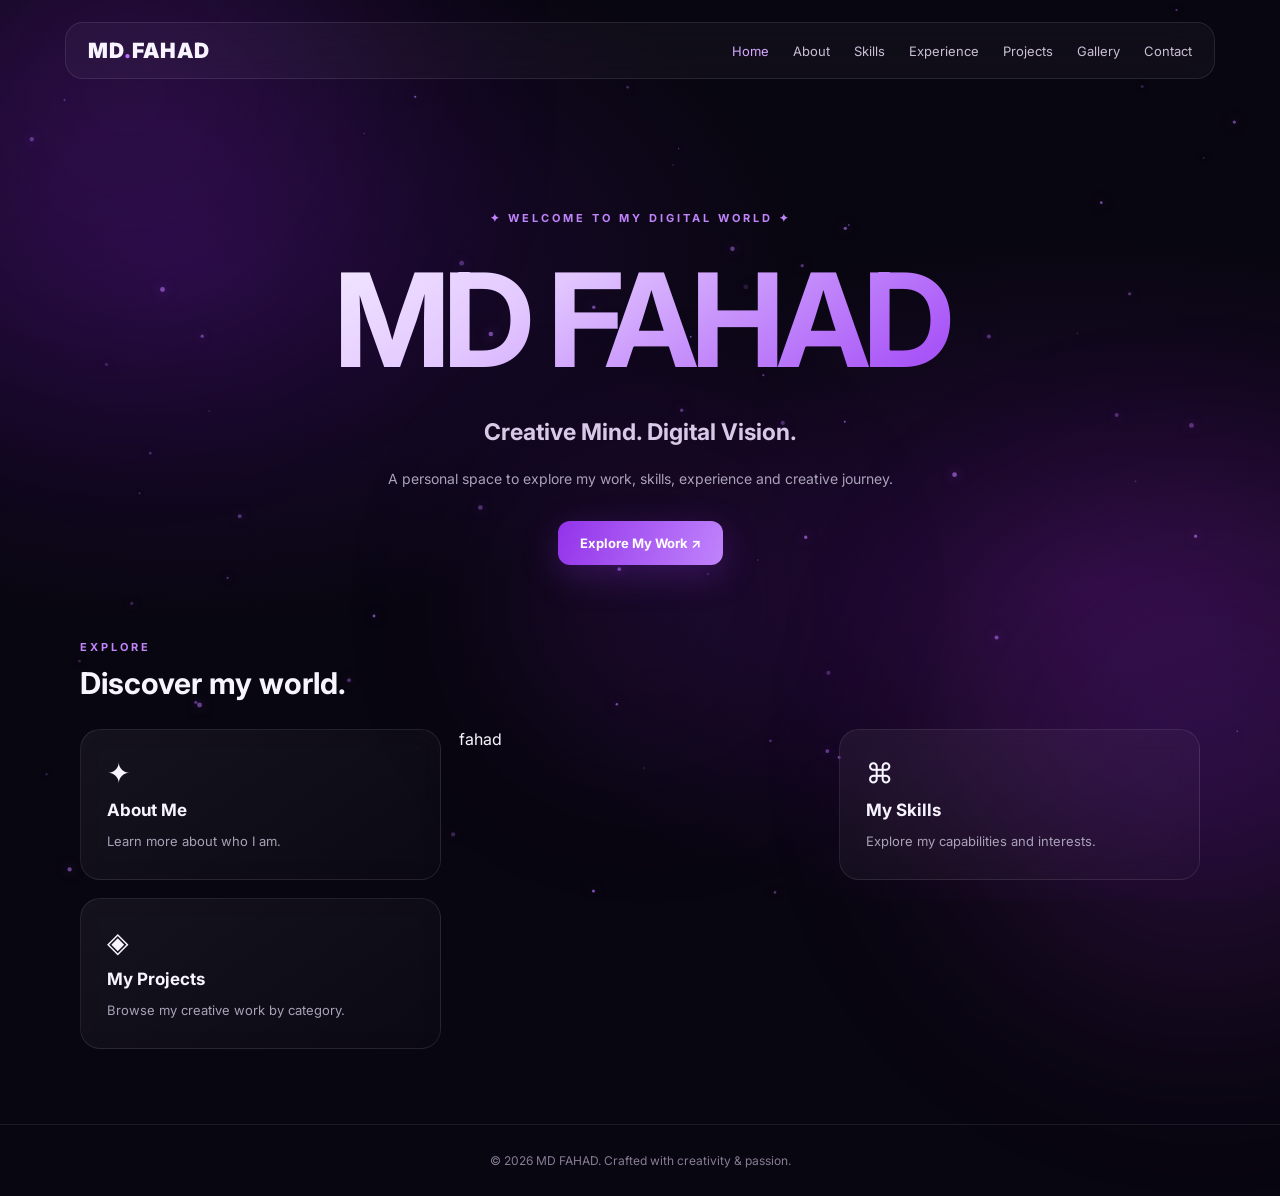
==== index.html @ 89713bef "second commit" ====
<!DOCTYPE html><html lang="en"><head><meta charset="UTF-8"><meta name="viewport" content="width=device-width, initial-scale=1.0"><title>Home | MD Fahad</title><link rel="stylesheet" href="style.css"></head><body><div class="background-glow"></div><div class="smoke one"></div><div class="smoke two"></div><div class="smoke three"></div><canvas id="particles"></canvas>
<nav>
 <a class="logo" href="index.html">MD<span>.</span>FAHAD</a>
 <button class="menu-btn" aria-label="Open navigation">☰</button>
 <div class="nav-links">
  <a href="index.html" data-page="index.html">Home</a>
  <a href="about.html" data-page="about.html">About</a>
  <a href="skills.html" data-page="skills.html">Skills</a>
  <a href="experience.html" data-page="experience.html">Experience</a>
  <a href="projects.html" data-page="projects.html">Projects</a>
  <a href="gallery.html" data-page="gallery.html">Gallery</a>
  <a href="contact.html" data-page="contact.html">Contact</a>
 </div>
</nav>
<main>
<section class="page-hero reveal" style="text-align:center;padding-top:110px">
 <div class="eyebrow">✦ WELCOME TO MY DIGITAL WORLD ✦</div>
 <h1 style="font-size:clamp(65px,12vw,130px);letter-spacing:-7px;background:linear-gradient(145deg,#fff 5%,#e2c7ff 40%,#a855f7 75%);-webkit-background-clip:text;color:transparent">MD FAHAD</h1>
 <h2 style="font-size:23px;margin:20px 0;color:#d8c9e9">Creative Mind. Digital Vision.</h2>
 <p class="muted" style="margin:0 auto 28px">A personal space to explore my work, skills, experience and creative journey.</p>
 <a class="btn" href="projects.html">Explore My Work ↗</a>
</section>
<section class="reveal"><div class="section-title"><small>EXPLORE</small><h2>Discover my world.</h2></div><div class="grid">
 <a class="card" href="about.html"><div class="icon">✦</div><h3>About Me</h3><p>Learn more about who I am.</p></a> fahad
 <a class="card" href="skills.html"><div class="icon">⌘</div><h3>My Skills</h3><p>Explore my capabilities and interests.</p></a>
 <a class="card" href="projects.html"><div class="icon">◈</div><h3>My Projects</h3><p>Browse my creative work by category.</p></a>
</div></section>
</main><footer>© 2026 MD FAHAD. Crafted with creativity & passion.</footer><script src="script.js"></script><script>document.querySelectorAll('.nav-links a').forEach(a=>{if(a.dataset.page===location.pathname.split('/').pop()||(!location.pathname.split('/').pop()&&a.dataset.page==='index.html'))a.classList.add('active')});</script></body></html>
---- style.css ----
@import url('https://fonts.googleapis.com/css2?family=Inter:wght@400;500;600;700;800;900&display=swap');
:root{--bg:#080610;--purple:#a855f7;--text:#f8f4ff;--muted:#aaa2b9}
*{margin:0;padding:0;box-sizing:border-box}html{scroll-behavior:smooth}body{font-family:Inter,sans-serif;background:var(--bg);color:var(--text);overflow-x:hidden}a{color:inherit;text-decoration:none}
#particles{position:fixed;inset:0;z-index:0;pointer-events:none}.background-glow{position:fixed;inset:0;z-index:-2;background:radial-gradient(ellipse at 15% 30%,#53128b55,transparent 40%),radial-gradient(ellipse at 85% 65%,#7416a944,transparent 42%),#080610}
.smoke{position:fixed;width:650px;height:650px;border-radius:50%;filter:blur(100px);opacity:.19;pointer-events:none;z-index:-1;background:radial-gradient(circle,#b34cff 0%,#7b1cba 30%,transparent 70%);animation:smokeFloat 18s ease-in-out infinite alternate}.smoke.one{top:-230px;left:-200px}.smoke.two{right:-250px;bottom:-180px;background:radial-gradient(circle,#6f24ff 0%,#a52bba 35%,transparent 70%);animation-delay:-8s}.smoke.three{top:45%;left:35%;width:400px;height:400px;opacity:.1;animation-duration:24s}@keyframes smokeFloat{0%{transform:translate(0,0) scale(1)}50%{transform:translate(100px,-60px) scale(1.25)}100%{transform:translate(-50px,90px) scale(.9)}}
nav{width:min(1150px,92%);margin:22px auto;padding:15px 22px;display:flex;justify-content:space-between;align-items:center;border:1px solid #ffffff18;background:#ffffff09;backdrop-filter:blur(18px);border-radius:18px;position:relative;z-index:5}.logo{font-size:21px;font-weight:900;letter-spacing:1px}.logo span{color:#bd72ff}.nav-links{display:flex;gap:24px;font-size:13px;color:#c9bfd5}.nav-links a{transition:.2s}.nav-links a:hover,.nav-links a.active{color:#d8a7ff}.menu-btn{display:none;background:none;border:0;color:white;font-size:25px}
main{width:min(1120px,90%);margin:auto;min-height:72vh;position:relative;z-index:1}.page-hero{padding:85px 0 45px}.eyebrow,.section-title small{color:#c084fc;letter-spacing:3px;font-size:11px;font-weight:700}.page-hero h1{font-size:clamp(42px,7vw,76px);letter-spacing:-3px;margin:16px 0;background:linear-gradient(145deg,#fff 5%,#e2c7ff 40%,#a855f7 75%);-webkit-background-clip:text;color:transparent}.page-hero p,.muted{color:var(--muted);font-size:14px;line-height:1.9;max-width:700px}
.section-title{margin:25px 0 28px}.section-title h2{font-size:30px;margin-top:10px}.grid{display:grid;grid-template-columns:repeat(3,1fr);gap:18px;margin:25px 0 75px}.card{padding:26px;border:1px solid #ffffff17;border-radius:20px;background:linear-gradient(145deg,#ffffff0e,#ffffff04);backdrop-filter:blur(12px);transition:.35s}.card:hover{transform:translateY(-8px);border-color:#bd72ff77;box-shadow:0 20px 50px #8124b522}.card h3{font-size:17px;margin:10px 0}.card p{color:var(--muted);font-size:13px;line-height:1.8}.icon{font-size:28px}.tag{display:inline-block;color:#d5a4ff;background:#a855f71c;border:1px solid #a855f744;border-radius:30px;padding:7px 12px;font-size:11px;margin:4px 5px 4px 0}
.filters{display:flex;gap:9px;flex-wrap:wrap;margin:20px 0}.filter{background:#ffffff0b;border:1px solid #ffffff22;color:#d8cde5;border-radius:30px;padding:10px 16px;cursor:pointer;font-size:12px}.filter.active,.filter:hover{background:#a855f733;border-color:#b56aff;color:white}
.project-art,.gallery-art{height:155px;border-radius:14px;margin-bottom:17px;display:grid;place-items:center;font-size:42px;background:radial-gradient(circle at 70% 30%,#d38aff88,transparent 35%),linear-gradient(135deg,#291044,#120b20)}
.gallery-art{height:210px}.timeline{border-left:2px solid #a855f7;padding-left:25px;margin:30px 0 75px}.timeline-item{position:relative;margin-bottom:28px;padding:24px;border:1px solid #ffffff17;border-radius:17px;background:#ffffff08}.timeline-item:before{content:"";position:absolute;left:-33px;top:27px;width:13px;height:13px;border-radius:50%;background:#c084fc;box-shadow:0 0 18px #a855f7}.timeline-item small{color:#c084fc}.timeline-item h3{margin:10px 0}
.btn{display:inline-block;padding:14px 22px;border-radius:12px;background:linear-gradient(110deg,#9333ea,#c084fc);color:white;font-size:13px;font-weight:700;box-shadow:0 10px 35px #9333ea44;border:0;cursor:pointer}.form{display:grid;gap:13px;max-width:650px;margin:25px 0 75px}.form input,.form textarea{width:100%;padding:15px;border:1px solid #ffffff20;border-radius:11px;background:#08061099;color:white;outline:none;font:inherit}.form textarea{min-height:130px}.socials{display:flex;gap:12px;flex-wrap:wrap;margin:20px 0}.socials a{border:1px solid #ffffff22;padding:12px 17px;border-radius:12px;color:#d7c8e6;font-size:13px}.socials a:hover{border-color:#a855f7;background:#a855f722}
footer{position:relative;z-index:1;border-top:1px solid #ffffff16;padding:28px 5%;text-align:center;color:#887c96;font-size:12px;margin-top:40px}
.reveal{opacity:0;transform:translateY(22px);transition:.7s}.reveal.show{opacity:1;transform:none}
@media(max-width:800px){.nav-links{display:none;position:absolute;top:65px;left:0;right:0;flex-direction:column;padding:23px;background:#130b20f5;border:1px solid #ffffff20;border-radius:15px}.nav-links.active{display:flex}.menu-btn{display:block}.grid{grid-template-columns:1fr 1fr}.page-hero{padding-top:60px}}
@media(max-width:560px){.grid{grid-template-columns:1fr}.page-hero h1{letter-spacing:-2px}}
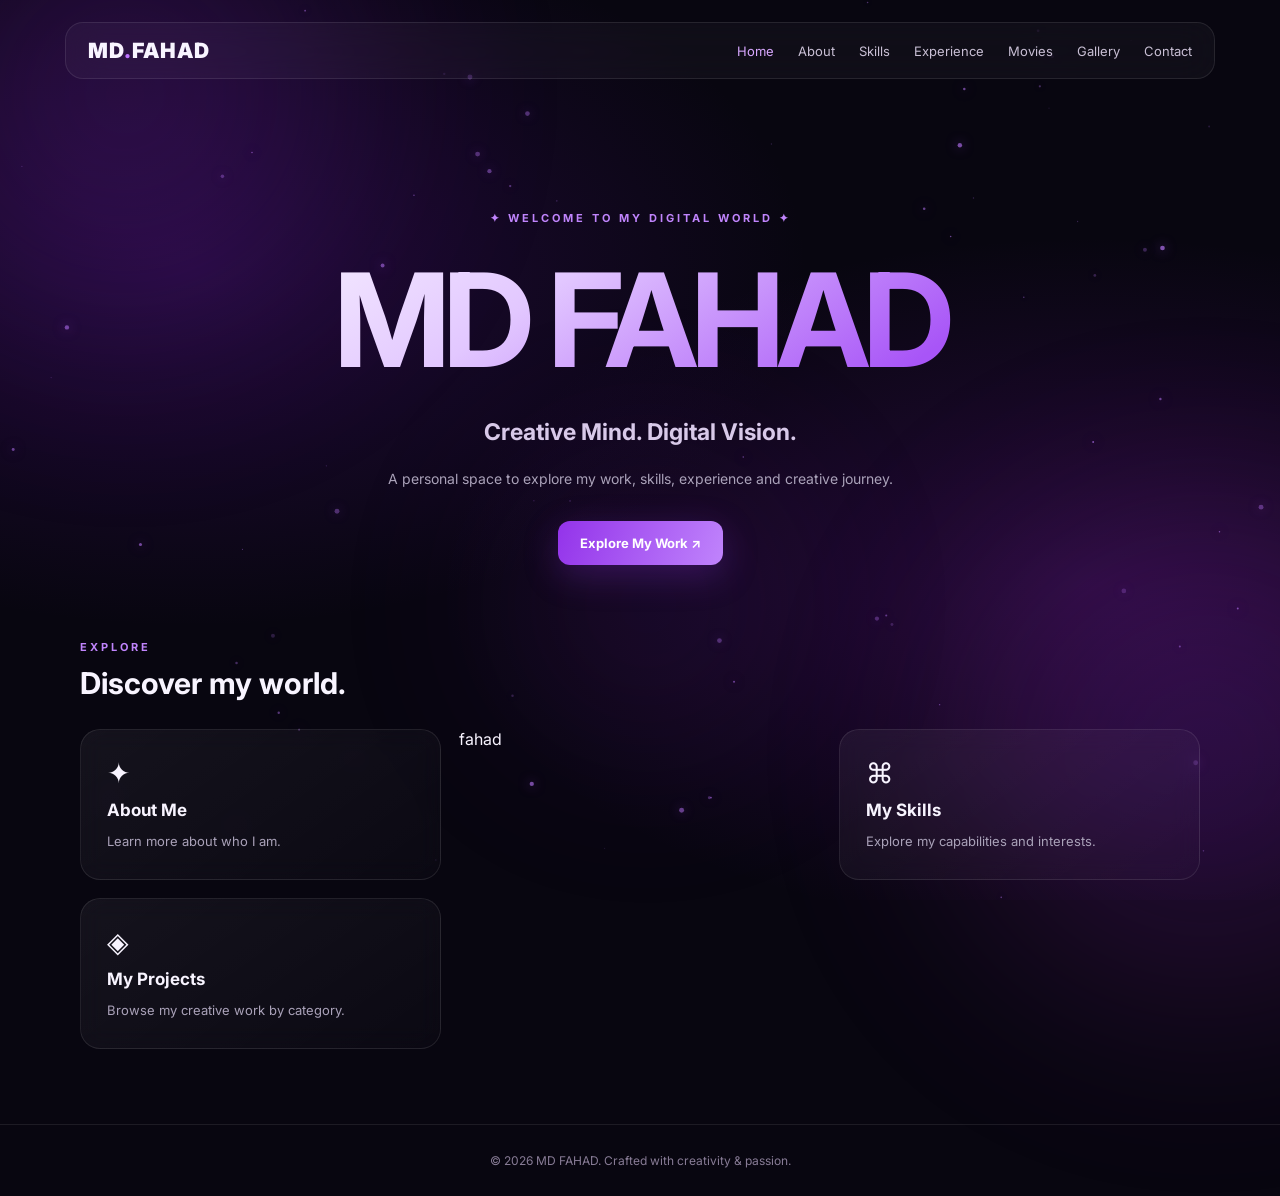
==== commit 7454b931: "updated website" ====
--- a/index.html
+++ b/index.html
@@ -7,7 +7,7 @@
   <a href="about.html" data-page="about.html">About</a>
   <a href="skills.html" data-page="skills.html">Skills</a>
   <a href="experience.html" data-page="experience.html">Experience</a>
-  <a href="projects.html" data-page="projects.html">Projects</a>
+  <a href="projects.html" data-page="projects.html">Movies</a>
   <a href="gallery.html" data-page="gallery.html">Gallery</a>
   <a href="contact.html" data-page="contact.html">Contact</a>
  </div>
